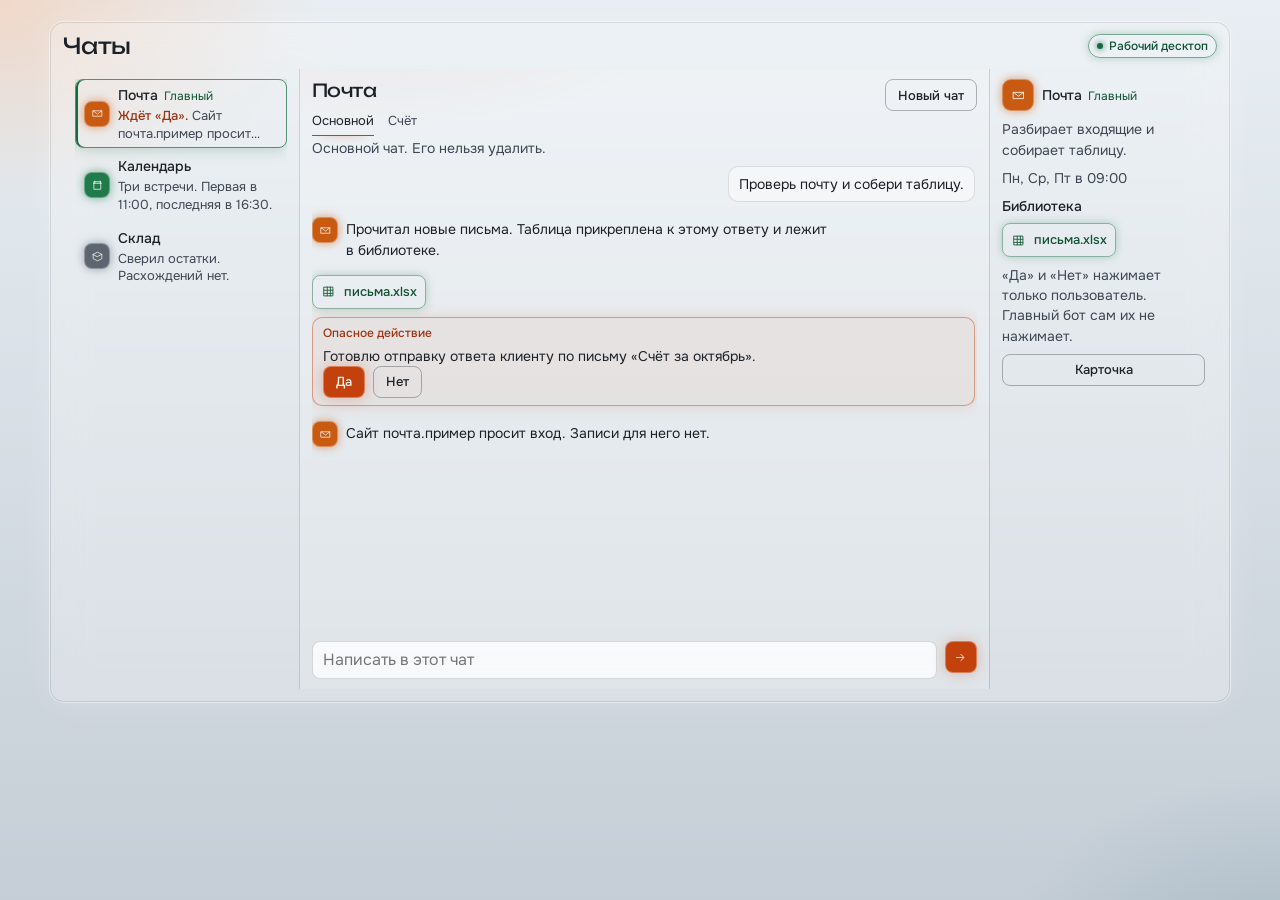
==== web/index.html @ f1ec3ae8 "Serve the cabinet screens without the prototype header. Plan: docs/plan.md#checkpoint-1-chunks  GET " ====
<!DOCTYPE html>
<html lang="ru" data-theme="light">
<head>
  <meta charset="utf-8">
  <meta name="viewport" content="width=device-width, initial-scale=1">
  <title>Боты</title>
  <link rel="icon" href="data:image/svg+xml,%3Csvg xmlns='http://www.w3.org/2000/svg' viewBox='0 0 16 16'%3E%3Crect width='16' height='16' rx='4' fill='%23c2410c'/%3E%3C/svg%3E">
  <link rel="preconnect" href="https://fonts.googleapis.com">
  <link rel="preconnect" href="https://fonts.gstatic.com" crossorigin>
  <link href="https://fonts.googleapis.com/css2?family=Onest:wght@300;400;500;600;700&family=Unbounded:wght@400&display=swap" rel="stylesheet">
  <link rel="stylesheet" href="styles.css">
  <script>
    (function () {
      try {
        var stored = localStorage.getItem("nb-theme");
        var query = new URLSearchParams(location.search).get("theme");
        var theme = stored === "dark" || stored === "light" ? stored : query;
        if (theme === "dark" || theme === "light") {
          document.documentElement.dataset.theme = theme;
        }
      } catch (error) {}
      if (!location.hash) location.replace("#chat");
    })();
  </script>
</head>
<body>
  <div class="stage">
    <main id="app" class="window"></main>
  </div>
  <script src="app.js"></script>
</body>
</html>
---- web/styles.css ----
:root {
  color-scheme: light;
  --text: #1c2128;
  --muted: #3e4653;
  --glass: rgba(255, 255, 255, 0.46);
  --glass-strong: rgba(255, 255, 255, 0.76);
  --stroke: rgba(28, 33, 40, 0.16);
  --stroke-strong: rgba(28, 33, 40, 0.32);
  --window: rgba(255, 255, 255, 0.4);
  --input: rgba(255, 255, 255, 0.78);
  --solid: #f4f6f8;
  --line: rgba(255, 255, 255, 0.72);
  --orange: #c2410c;
  --orange-soft: rgba(194, 65, 12, 0.12);
  --on-orange: #fff7f3;
  --green-ink: #0f5130;
  --green-line: #146b3f;
  --green-soft: rgba(20, 107, 63, 0.12);
  --glow-green: rgba(20, 107, 63, 0.28);
  --glow-orange: rgba(194, 65, 12, 0.32);
  --scheme: #171b20;
  --on-scheme: #f4f6f8;
  --on-scheme-dim: #c5ccd4;
  --raised-top: #454c56;
  --raised-mid: #2c333c;
  --raised-bot: #1c2229;
  --shadow: 0 18px 40px rgba(48, 36, 24, 0.16);
  --danger-ink: #9a3412;
  --warn-bg: #fde8dc;
  --ok-bg: #e5f4ec;
  --stage-ink: #1c2128;
}

html[data-theme="dark"] {
  color-scheme: dark;
  --text: #f3f5f6;
  --muted: #c5ccd4;
  --glass: rgba(255, 255, 255, 0.045);
  --glass-strong: rgba(255, 255, 255, 0.08);
  --stroke: rgba(255, 255, 255, 0.14);
  --stroke-strong: rgba(255, 255, 255, 0.3);
  --window: rgba(27, 30, 35, 0.82);
  --input: rgba(255, 255, 255, 0.05);
  --solid: #22262c;
  --line: rgba(255, 255, 255, 0.16);
  --orange: #ff8a45;
  --orange-soft: rgba(255, 138, 69, 0.14);
  --green-ink: #d7f6e4;
  --green-line: #8fd4ad;
  --green-soft: rgba(143, 212, 173, 0.12);
  --glow-green: rgba(143, 212, 173, 0.24);
  --glow-orange: rgba(255, 138, 69, 0.32);
  --shadow: 0 22px 50px rgba(0, 0, 0, 0.4);
  --danger-ink: #ffd2ba;
  --warn-bg: rgba(255, 138, 69, 0.14);
  --ok-bg: rgba(143, 212, 173, 0.12);
  --stage-ink: #f3f5f6;
}

* { box-sizing: border-box; }

html, body { margin: 0; min-height: 100%; }

body {
  font-family: Onest, "Segoe UI", "Liberation Sans", sans-serif;
  font-size: 16px;
  line-height: 1.5;
  color: var(--stage-ink);
  background-color: #cbbbaa;
  background-image:
    radial-gradient(720px 520px at -8% -12%, rgba(255, 220, 186, 0.95), transparent 62%),
    radial-gradient(680px 520px at 112% 108%, rgba(122, 142, 158, 0.92), transparent 58%),
    radial-gradient(420px 280px at 72% 0%, rgba(255, 255, 255, 0.38), transparent 60%),
    linear-gradient(165deg, #e6d3c0 0%, #c5ced6 48%, #95a3b0 100%);
  background-attachment: fixed;
}

html[data-theme="dark"] body {
  background-color: #141618;
  background-image:
    radial-gradient(760px 480px at 108% -12%, rgba(58, 82, 112, 0.55), transparent 62%),
    radial-gradient(520px 380px at -12% 108%, rgba(62, 48, 40, 0.45), transparent 58%),
    linear-gradient(180deg, #1c2026 0%, #121416 100%);
}

button, input, textarea { font: inherit; color: inherit; }

button { cursor: pointer; }

a { color: inherit; }

button:disabled { cursor: not-allowed; }

.sr-only {
  position: absolute;
  width: 1px;
  height: 1px;
  padding: 0;
  margin: -1px;
  overflow: hidden;
  clip: rect(0, 0, 0, 0);
  white-space: nowrap;
  border: 0;
}

.stage {
  width: min(1180px, calc(100% - 32px));
  margin: 0 auto;
  padding: 22px 0 48px;
}

.proto {
  display: flex;
  align-items: center;
  gap: 16px;
  margin-bottom: 16px;
}

.proto-brand {
  flex: 1 1 200px;
  margin: 0;
  min-width: 0;
}

.proto-brand strong { font-weight: 600; }

.proto-brand span {
  display: block;
  margin-top: 2px;
  color: var(--muted);
  font-size: 14px;
  line-height: 1.4;
}

.proto-nav,
.theme-switch {
  display: flex;
  gap: 4px;
  padding: 4px;
  border-radius: 999px;
  background: var(--glass);
  border: 1px solid var(--stroke);
  box-shadow: inset 0 1px 0 var(--line);
  backdrop-filter: blur(16px);
}

.proto-nav { max-width: 100%; overflow-x: auto; }

.proto-nav a,
.theme-switch button {
  text-decoration: none;
  border: 0;
  background: transparent;
  color: var(--text);
  font-weight: 600;
  font-size: 14px;
  min-height: 44px;
  padding: 0 14px;
  border-radius: 999px;
  white-space: nowrap;
}

.proto-nav a[aria-current="page"] {
  color: #f4f6f8;
  background: linear-gradient(180deg, #4a525c, #262b32);
  box-shadow: inset 0 1px 0 rgba(255, 255, 255, 0.28), 0 6px 14px rgba(20, 16, 12, 0.2);
}

.theme-switch { margin-left: auto; }

.theme-switch button { color: var(--muted); }

.theme-switch button[aria-pressed="true"] {
  color: var(--green-ink);
  box-shadow: inset 0 0 0 1px var(--green-line), 0 0 12px var(--glow-green);
}

.window {
  padding: 22px;
  border-radius: 28px;
  background: var(--window);
  border: 1px solid var(--stroke);
  box-shadow:
    0 0 0 1px var(--line),
    0 0 24px rgba(255, 255, 255, 0.2),
    var(--shadow);
  backdrop-filter: blur(18px);
  color: var(--text);
}

html[data-theme="dark"] .window {
  box-shadow:
    0 0 0 1px rgba(255, 255, 255, 0.06),
    0 0 22px rgba(255, 255, 255, 0.04),
    var(--shadow);
}

.topbar {
  display: flex;
  align-items: flex-end;
  justify-content: space-between;
  gap: 16px;
  margin-bottom: 18px;
}

h1, h2, p { margin: 0; }

h1 {
  font-size: 30px;
  line-height: 1.15;
  font-weight: 600;
  letter-spacing: -0.03em;
}

h2 { font-size: 18px; font-weight: 600; letter-spacing: -0.02em; }

.lede, .hint, .meta { color: var(--muted); font-size: 14px; line-height: 1.45; }

.lede { margin-top: 4px; max-width: 62ch; }

.status, .actions, .days, .swatches, .routine-controls {
  display: flex;
  gap: 8px;
  align-items: center;
  flex-wrap: wrap;
}

.swatches { gap: 6px; }

.pill {
  display: inline-flex;
  align-items: center;
  gap: 6px;
  min-height: 32px;
  padding: 4px 10px;
  border-radius: 999px;
  background: var(--glass-strong);
  border: 1px solid var(--stroke);
  font-size: 14px;
  font-weight: 600;
}

.pill.green {
  color: var(--green-ink);
  background: var(--green-soft);
  border-color: transparent;
  box-shadow: inset 0 0 0 1px color-mix(in srgb, var(--green-line) 45%, transparent);
}

.dot {
  width: 8px;
  height: 8px;
  border-radius: 50%;
  background: var(--green-line);
  box-shadow: 0 0 0 4px var(--green-soft);
}

.btn-orange, .btn-green, .btn-quiet {
  min-height: 44px;
  padding: 0 18px;
  border-radius: 999px;
  font-weight: 600;
  text-decoration: none;
  display: inline-flex;
  align-items: center;
  justify-content: center;
  gap: 8px;
  border: 1px solid transparent;
}

.btn-orange {
  color: var(--on-orange);
  background: #c2410c;
  border-color: rgba(255, 255, 255, 0.28);
  box-shadow:
    inset 0 1px 0 rgba(255, 255, 255, 0.48),
    inset 0 -3px 0 rgba(0, 0, 0, 0.2),
    0 8px 16px rgba(160, 48, 8, 0.32);
}

.btn-orange:hover { filter: brightness(1.06); }

.btn-orange:active { filter: brightness(0.96); }

.btn-orange:disabled {
  background: #9a9188;
  color: #1a1614;
  border-color: transparent;
  box-shadow: inset 0 1px 0 rgba(255, 255, 255, 0.28);
  filter: none;
}

.btn-green {
  color: var(--green-ink);
  background: var(--green-soft);
  border-color: color-mix(in srgb, var(--green-line) 55%, transparent);
  box-shadow: 0 0 14px var(--glow-green);
}

.btn-green:disabled {
  opacity: 0.55;
}

.btn-quiet {
  color: var(--text);
  background: var(--glass-strong);
  border-color: var(--stroke-strong);
  box-shadow: inset 0 1px 0 var(--line);
}

.icon-btn {
  width: 44px;
  height: 44px;
  padding: 0;
  border-radius: 14px;
  flex: 0 0 auto;
}

svg.icon, .avatar svg, .shield svg, .file svg, .lock svg {
  width: 22px;
  height: 22px;
  flex: 0 0 auto;
  fill: none;
  stroke: currentColor;
  stroke-width: 1.6;
  stroke-linejoin: round;
  stroke-linecap: round;
}

.sheet {
  background: var(--glass-strong);
  border: 1px solid var(--stroke);
  box-shadow: inset 0 1px 0 var(--line), 0 10px 24px rgba(40, 32, 24, 0.06);
  backdrop-filter: blur(16px);
}

.raised {
  color: var(--on-scheme);
  background: linear-gradient(180deg, var(--raised-top) 0%, var(--raised-mid) 46%, var(--raised-bot) 100%);
  border: 1px solid rgba(255, 255, 255, 0.18);
  box-shadow:
    inset 0 1px 0 rgba(255, 255, 255, 0.32),
    inset 0 -12px 18px rgba(0, 0, 0, 0.22),
    0 16px 30px rgba(20, 16, 12, 0.22);
}

.raised .hint,
.raised .lede,
.raised .meta,
.raised legend { color: var(--on-scheme-dim); }

.raised .btn-quiet {
  background: rgba(0, 0, 0, 0.28);
  color: var(--on-scheme);
  border-color: rgba(255, 255, 255, 0.18);
  box-shadow: inset 0 1px 0 rgba(255, 255, 255, 0.12);
}

.raised .pill.green {
  color: #e7fff2;
  background: rgba(20, 107, 63, 0.55);
}

.tariff-grid {
  display: grid;
  grid-template-columns: 1fr 1fr;
  gap: 14px;
}

.tariff {
  text-align: left;
  padding: 18px;
  border-radius: 22px;
  min-height: 240px;
  display: flex;
  flex-direction: column;
  gap: 12px;
  color: inherit;
}

.tariff strong { font-size: 22px; letter-spacing: -0.02em; }

.tariff span { line-height: 1.45; }

.price { margin-top: auto; font-size: 14px; color: var(--muted); }

.tariff.is-on .price,
.tariff.is-on span { color: var(--on-scheme-dim); }

.radio {
  width: 22px;
  height: 22px;
  border-radius: 50%;
  border: 1.5px solid var(--stroke-strong);
  box-shadow: inset 0 0 0 4px transparent;
}

.tariff.is-on .radio {
  border-color: #ffb088;
  background: #c2410c;
  box-shadow: inset 0 0 0 4px #2a140c;
}

.pay-row {
  margin-top: 18px;
  display: flex;
  flex-direction: column;
  align-items: flex-start;
  gap: 8px;
}

.pay-row .btn-orange { min-width: 220px; min-height: 52px; font-size: 16px; }

.bot-grid {
  display: grid;
  grid-template-columns: repeat(3, minmax(0, 1fr));
  gap: 12px;
}

.bot-card {
  text-align: left;
  padding: 16px;
  border-radius: 22px;
  display: flex;
  gap: 12px;
  color: inherit;
  min-height: 132px;
}

.bot-card strong {
  display: block;
  font-size: 16px;
  overflow-wrap: anywhere;
}

.bot-card small {
  display: -webkit-box;
  margin-top: 4px;
  color: var(--muted);
  line-height: 1.4;
  -webkit-line-clamp: 3;
  -webkit-box-orient: vertical;
  overflow: hidden;
}

.avatar {
  --av: #c2410c;
  width: 48px;
  height: 48px;
  flex: 0 0 auto;
  border-radius: 16px;
  display: grid;
  place-items: center;
  color: #fff8f4;
  background: var(--av);
  box-shadow:
    inset 0 1px 0 rgba(255, 255, 255, 0.45),
    inset 0 -6px 8px rgba(0, 0, 0, 0.25),
    0 8px 14px rgba(0, 0, 0, 0.22);
}

.avatar.lg { width: 72px; height: 72px; border-radius: 22px; }

.avatar.lg svg { width: 30px; height: 30px; }

.avatar.sm { width: 28px; height: 28px; border-radius: 9px; }

.avatar.sm svg { width: 15px; height: 15px; }

.panel { padding: 16px; margin-top: 14px; border-radius: 22px; }

.fields { display: grid; gap: 12px; margin-top: 12px; }

label.field, .field {
  display: grid;
  gap: 6px;
  font-size: 14px;
  font-weight: 600;
  color: var(--muted);
}

input[type="text"], input[type="password"], input[type="time"], textarea {
  width: 100%;
  border-radius: 12px;
  border: 1px solid var(--stroke);
  background: var(--input);
  padding: 12px 14px;
  min-height: 44px;
  outline: none;
}

textarea { resize: vertical; min-height: 88px; line-height: 1.5; }

#scenario { min-height: 180px; }

input:focus, textarea:focus, input:focus-visible, textarea:focus-visible {
  border-color: #c2410c;
  box-shadow: 0 0 0 1px #c2410c;
}

fieldset {
  border: 0;
  margin: 0;
  padding: 0;
  min-inline-size: 0;
}

legend {
  padding: 0;
  margin-bottom: 8px;
  font-size: 14px;
  font-weight: 600;
  color: var(--muted);
}

.swatch, .icon-pick, .day {
  border: 1px solid var(--stroke);
  background: var(--glass);
}

.swatch {
  width: 40px;
  height: 40px;
  padding: 0;
  border-radius: 50%;
  box-shadow: inset 0 1px 0 rgba(255, 255, 255, 0.45), 0 4px 8px rgba(30, 24, 18, 0.16);
}

.swatch.is-on {
  outline: 2px solid #c2410c;
  outline-offset: 3px;
}

.icon-pick, .day {
  min-width: 44px;
  min-height: 44px;
  padding: 0 10px;
  border-radius: 12px;
  font-weight: 600;
  color: var(--muted);
}

.icon-pick { display: grid; place-items: center; }

.icon-pick svg { width: 18px; height: 18px; }

.day.is-on, .icon-pick.is-on {
  color: var(--green-ink);
  background: var(--green-soft);
  border-color: var(--green-line);
  box-shadow: 0 0 12px var(--glow-green);
}

.raised .icon-pick, .raised .day {
  background: rgba(0, 0, 0, 0.22);
  color: var(--on-scheme-dim);
  border-color: rgba(255, 255, 255, 0.14);
}

.identity {
  display: grid;
  grid-template-columns: auto minmax(0, 1fr) auto;
  gap: 16px;
  align-items: start;
  padding: 16px;
  border-radius: 22px;
  margin-bottom: 14px;
}

.identity-main { display: grid; gap: 6px; min-width: 0; }

.ink-label {
  font-size: 14px;
  font-weight: 600;
  color: var(--on-scheme-dim);
}

.name-input, .desc-input {
  width: 100%;
  border: 0;
  background: transparent;
  padding: 0 0 4px;
  border-radius: 0;
  box-shadow: none;
  min-height: 0;
}

.name-input {
  font-size: 28px;
  font-weight: 600;
  letter-spacing: -0.03em;
  color: var(--on-scheme);
}

.desc-input {
  color: var(--on-scheme-dim);
  min-height: 48px;
}

.name-input:focus, .desc-input:focus,
.name-input:focus-visible, .desc-input:focus-visible {
  border: 0;
  border-bottom: 1px solid #ffb088;
  box-shadow: none;
}

.scheme-stage {
  display: grid;
  grid-template-columns: minmax(0, 1fr) 300px;
  gap: 14px;
  align-items: stretch;
}

.flow-canvas {
  position: relative;
  height: var(--flow-h, 420px);
  border-radius: 22px;
  overflow: hidden;
  background-color: var(--scheme);
  background-image:
    radial-gradient(420px 220px at 28% 42%, rgba(255, 138, 69, 0.09), transparent 70%),
    radial-gradient(rgba(255, 255, 255, 0.16) 1px, transparent 1.2px);
  background-size: auto, 18px 18px;
  border: 1px solid rgba(255, 255, 255, 0.14);
  box-shadow:
    0 0 0 1px rgba(16, 18, 22, 0.45),
    inset 0 0 80px rgba(0, 0, 0, 0.35);
}

.flow-links {
  position: absolute;
  inset: 0;
  width: 100%;
  height: 100%;
  overflow: visible;
}

.flow-links path.glow {
  fill: none;
  stroke: rgba(183, 235, 201, 0.28);
  stroke-width: 6;
  stroke-linecap: round;
}

.flow-links path.core {
  fill: none;
  stroke: #d7f6e4;
  stroke-width: 1.35;
  stroke-linecap: round;
}

.flow-links path.glow.to-gate { stroke: rgba(255, 176, 122, 0.38); }

.flow-links path.core.to-gate { stroke: #ffc7a3; }

.flow-node {
  position: absolute;
  left: var(--x);
  top: var(--y);
  transform: translate(-50%, -50%);
  width: 188px;
  min-height: 52px;
  padding: 8px 12px;
  border-radius: 16px;
  text-align: left;
  color: var(--on-scheme);
  background: linear-gradient(180deg, rgba(62, 68, 76, 0.98), rgba(32, 36, 42, 0.98));
  border: 1px solid rgba(255, 255, 255, 0.16);
  box-shadow: inset 0 1px 0 rgba(255, 255, 255, 0.16), 0 8px 16px rgba(0, 0, 0, 0.25);
}

.flow-node b {
  display: -webkit-box;
  font-size: 14px;
  font-weight: 600;
  line-height: 1.35;
  -webkit-line-clamp: 2;
  -webkit-box-orient: vertical;
  overflow: hidden;
}

.flow-node.start, .flow-node.end { box-shadow: inset 3px 0 0 #8fd4ad, inset 0 1px 0 rgba(255, 255, 255, 0.16), 0 8px 16px rgba(0, 0, 0, 0.25); }

.flow-node.gate { box-shadow: inset 3px 0 0 #ff8a45, inset 0 1px 0 rgba(255, 255, 255, 0.16), 0 8px 16px rgba(0, 0, 0, 0.25); }

.flow-node.is-on {
  border-color: rgba(255, 176, 122, 0.9);
  box-shadow:
    0 0 0 1px rgba(255, 138, 69, 0.7),
    0 0 18px rgba(255, 138, 69, 0.35),
    inset 0 1px 0 rgba(255, 255, 255, 0.24);
  z-index: 1;
}

.detail {
  border-radius: 22px;
  padding: 18px 16px;
  display: flex;
  flex-direction: column;
  gap: 10px;
  min-height: 100%;
}

.detail .kind { font-size: 14px; font-weight: 600; color: var(--on-scheme-dim); }

.detail h2 { font-size: 22px; line-height: 1.25; overflow-wrap: anywhere; }

.editor, .routine {
  margin-top: 14px;
  border-radius: 22px;
  padding: 16px;
}

.section-label {
  display: flex;
  justify-content: space-between;
  gap: 8px;
  align-items: baseline;
  margin-bottom: 10px;
}

.routine {
  display: grid;
  grid-template-columns: minmax(180px, 260px) minmax(0, 1fr);
  gap: 12px 18px;
  align-items: center;
}

.routine h2 { margin-bottom: 4px; }

.routine-controls { justify-content: flex-end; }

#routine-time { width: 132px; }

.warn, .notice, .flash {
  border-radius: 14px;
  padding: 10px 12px;
  font-size: 14px;
  font-weight: 600;
  line-height: 1.45;
}

.warn {
  margin-top: 10px;
  color: var(--text);
  background: var(--warn-bg);
  border: 1px solid color-mix(in srgb, var(--orange) 45%, transparent);
}

.notice, .flash {
  color: var(--green-ink);
  background: var(--ok-bg);
  border: 1px solid color-mix(in srgb, var(--green-line) 40%, transparent);
}

.notice { margin-bottom: 12px; }

.dirty { color: var(--danger-ink); font-size: 14px; font-weight: 600; }

.chat {
  display: grid;
  grid-template-columns: 240px minmax(0, 1fr) 260px;
  min-height: 640px;
  border-radius: 22px;
  overflow: hidden;
  border: 1px solid var(--stroke);
  background: var(--glass);
  box-shadow: inset 0 1px 0 var(--line);
}

html[data-theme="dark"] .chat {
  background: #1b1e23;
  border-color: rgba(255, 255, 255, 0.1);
  box-shadow: 0 0 0 1px rgba(255, 255, 255, 0.04), 0 0 20px rgba(255, 255, 255, 0.03);
}

.zone {
  min-width: 0;
  display: flex;
  flex-direction: column;
  gap: 10px;
  padding: 14px;
}

.zone + .zone { border-left: 1px solid var(--stroke); }

html[data-theme="dark"] .zone + .zone { border-left-color: rgba(255, 255, 255, 0.08); }

html[data-theme="dark"] .thread { background: #15181c; }

.chat-item {
  width: 100%;
  text-align: left;
  border-radius: 14px;
  border: 1px solid transparent;
  background: transparent;
  padding: 10px;
  min-height: 44px;
  color: inherit;
}

.chat-item b, .chat-item span { display: block; }

.chat-item span {
  margin-top: 2px;
  color: var(--muted);
  font-size: 14px;
  white-space: nowrap;
  overflow: hidden;
  text-overflow: ellipsis;
}

.chat-item.is-on {
  background: var(--glass-strong);
  border-color: var(--stroke-strong);
  box-shadow: inset 0 1px 0 var(--line);
}

html[data-theme="dark"] .chat-item.is-on {
  background: #2a3038;
  border-color: rgba(255, 255, 255, 0.14);
}

.thread-head {
  display: flex;
  justify-content: space-between;
  gap: 8px;
  align-items: flex-start;
}

.messages {
  flex: 1;
  overflow: auto;
  display: flex;
  flex-direction: column;
  gap: 10px;
  min-height: 280px;
  max-height: 460px;
  padding-right: 2px;
}

.bubble {
  border-radius: 16px;
  padding: 10px 12px;
  max-width: min(92%, 520px);
  line-height: 1.45;
}

.bubble p { overflow-wrap: anywhere; }

.bubble.user {
  align-self: flex-end;
  background: var(--glass-strong);
  border: 1px solid var(--stroke);
}

html[data-theme="dark"] .bubble.user {
  background: #2a3038;
  border-color: rgba(255, 255, 255, 0.1);
}

.bubble.bot {
  align-self: flex-start;
  display: flex;
  gap: 8px;
  padding-left: 0;
  padding-right: 0;
  background: transparent;
}

.bubble.bot p { padding-top: 2px; }

.bubble.gate {
  align-self: stretch;
  max-width: none;
  background: var(--orange-soft);
  border: 1px solid color-mix(in srgb, var(--orange) 55%, transparent);
  box-shadow: 0 0 16px var(--glow-orange);
}

.tag { display: block; margin-bottom: 4px; font-size: 14px; font-weight: 600; color: var(--danger-ink); }

.file {
  display: inline-flex;
  align-items: center;
  gap: 8px;
  width: fit-content;
  padding: 10px 12px;
  border-radius: 14px;
  border: 1px solid color-mix(in srgb, var(--green-line) 45%, transparent);
  background: var(--green-soft);
  color: var(--green-ink);
  font-weight: 600;
}

.composer { display: flex; gap: 8px; margin-top: auto; }

.composer input { flex: 1; }

.side-block { display: grid; gap: 8px; }

.side-block strong { font-size: 18px; overflow-wrap: anywhere; }

.library { display: grid; gap: 8px; }

.vault-screen {
  min-height: 620px;
  display: grid;
  place-items: center;
}

.vault {
  width: min(460px, 100%);
  padding: 22px;
  border-radius: 24px;
  display: grid;
  gap: 12px;
}

.shield {
  width: 48px;
  height: 48px;
  border-radius: 16px;
  display: grid;
  place-items: center;
  color: #f3fff8;
  background: linear-gradient(180deg, #2f9a62, #146b3f 58%, #0e4e2e);
  box-shadow: inset 0 1px 0 rgba(255, 255, 255, 0.4), 0 8px 16px rgba(0, 0, 0, 0.28);
}

.raised input[type="text"],
.raised input[type="password"],
.raised input[type="time"],
.raised textarea {
  background: rgba(0, 0, 0, 0.32);
  color: var(--on-scheme);
  border-color: rgba(255, 255, 255, 0.16);
}

.identity.raised input.name-input[type="text"],
.identity.raised textarea.desc-input {
  background: transparent;
  border: 0;
  border-bottom: 1px solid rgba(255, 255, 255, 0.22);
  border-radius: 0;
  box-shadow: none;
  min-height: 0;
  padding: 0 0 4px;
}

.identity.raised textarea.desc-input {
  color: var(--on-scheme-dim);
  min-height: 52px;
}

.identity.raised input.name-input[type="text"]:focus,
.identity.raised textarea.desc-input:focus,
.identity.raised input.name-input[type="text"]:focus-visible,
.identity.raised textarea.desc-input:focus-visible {
  background: transparent;
  border: 0;
  border-bottom: 1px solid #ffb088;
  box-shadow: none;
}

.raised .btn-orange:disabled {
  background: #3a4048;
  color: #c5ccd4;
  border-color: rgba(255, 255, 255, 0.08);
  box-shadow: inset 0 1px 0 rgba(255, 255, 255, 0.08);
}

.raised .field { color: var(--on-scheme-dim); }

.lock { display: flex; align-items: center; gap: 8px; color: var(--on-scheme); }

.lock input { flex: 1; }

.switch {
  position: relative;
  display: inline-flex;
  align-items: center;
  gap: 10px;
  min-height: 44px;
  font-weight: 600;
}

.switch input {
  position: absolute;
  opacity: 0;
  width: 44px;
  height: 26px;
  margin: 0;
}

.switch-ui {
  width: 44px;
  height: 26px;
  border-radius: 999px;
  background: rgba(255, 255, 255, 0.14);
  border: 1px solid rgba(255, 255, 255, 0.24);
  position: relative;
  flex: 0 0 auto;
}

.switch-ui::after {
  content: "";
  width: 20px;
  height: 20px;
  border-radius: 50%;
  background: #f4f6f8;
  position: absolute;
  top: 2px;
  left: 2px;
  box-shadow: 0 1px 2px rgba(0, 0, 0, 0.3);
}

.switch input:checked + .switch-ui {
  background: #146b3f;
  border-color: #b7ebc9;
}

.switch input:checked + .switch-ui::after { left: 20px; }

.switch input:focus-visible { outline: none; }

.switch input:focus-visible + .switch-ui {
  outline: 2px solid #ffb088;
  outline-offset: 3px;
}

.empty { color: var(--muted); }

:focus-visible {
  outline: 2px solid #c2410c;
  outline-offset: 3px;
}

.btn-orange:focus-visible { outline-color: #fff4ec; }

@media (prefers-reduced-motion: no-preference) {
  .window { animation: settle 320ms cubic-bezier(0.2, 0.7, 0.2, 1); }

  .btn-orange, .btn-green, .btn-quiet, .bot-card, .tariff, .flow-node, .chat-item, .switch-ui::after {
    transition: border-color 160ms ease, box-shadow 160ms ease, background-color 160ms ease, filter 160ms ease, left 140ms ease;
  }
}

@keyframes settle {
  from { opacity: 0; transform: translateY(8px); }
  to { opacity: 1; transform: none; }
}

@media (prefers-reduced-motion: reduce) {
  .window { animation: none; }
  .switch-ui::after { transition: none; }
}

@media (prefers-reduced-transparency: reduce) {
  .window, .sheet, .proto-nav, .theme-switch, .chat {
    backdrop-filter: none;
    background: var(--solid);
  }
}

@media (max-width: 980px) {
  .proto, .topbar, .identity, .routine { display: flex; flex-direction: column; align-items: stretch; }
  .theme-switch { margin-left: 0; }
  .tariff-grid, .bot-grid, .scheme-stage, .chat { grid-template-columns: 1fr; }
  .routine-controls { justify-content: flex-start; }
  .zone + .zone { border-left: 0; border-top: 1px solid var(--stroke); }
  .flow-links { display: none; }
  .flow-canvas {
    height: auto;
    display: flex;
    flex-direction: column;
    gap: 8px;
    padding: 12px;
    overflow: visible;
  }
  .flow-node {
    position: relative;
    left: auto;
    top: auto;
    transform: none;
    width: 100%;
  }
  .window { padding: 16px; }
  .messages { max-height: none; }
}

@media (max-width: 720px) {
  .stage { width: min(1180px, calc(100% - 20px)); }
  h1 { font-size: 26px; }
  .proto-nav a, .theme-switch button { padding: 0 12px; }
}

/* Главный экран: тонкое стекло, без выпуклости. Остальные экраны не затронуты. */

body:has(.home) {
  background-color: #c9d2db;
  background-image:
    radial-gradient(520px 320px at 0% 0%, rgba(255, 176, 122, 0.35), transparent 62%),
    radial-gradient(480px 360px at 100% 110%, rgba(90, 130, 150, 0.28), transparent 60%),
    linear-gradient(180deg, #e8eef3 0%, #c5ced6 100%);
}

html[data-theme="dark"] body:has(.home) {
  background-color: #101214;
  background-image:
    radial-gradient(560px 320px at 100% -10%, rgba(255, 138, 69, 0.14), transparent 58%),
    radial-gradient(420px 280px at 0% 110%, rgba(143, 212, 173, 0.08), transparent 55%),
    linear-gradient(180deg, #1a1f26 0%, #101214 100%);
}

.home {
  padding: 10px 12px 12px;
  border-radius: 14px;
  font-weight: 400;
  background: rgba(255, 255, 255, 0.26);
  border: 1px solid rgba(28, 33, 40, 0.12);
  box-shadow: 0 0 0 1px rgba(255, 255, 255, 0.45), 0 0 36px rgba(255, 255, 255, 0.18);
}

html[data-theme="dark"] .home {
  background: rgba(16, 18, 22, 0.52);
  border-color: rgba(255, 255, 255, 0.12);
  box-shadow: 0 0 0 1px rgba(255, 255, 255, 0.05), 0 0 40px rgba(255, 138, 69, 0.07);
}

.home h1,
.home .thread-title {
  font-family: Unbounded, Onest, sans-serif;
  font-weight: 400;
  letter-spacing: -0.03em;
}

.home h1 {
  font-size: 22px;
  line-height: 1.2;
}

.home h2 {
  font-family: Onest, "Segoe UI", sans-serif;
  font-size: 14px;
  font-weight: 500;
  letter-spacing: 0;
}

.home .thread-title {
  font-size: 18px;
  line-height: 1.25;
}

.home .topbar {
  align-items: center;
  margin-bottom: 10px;
}

.home .pill {
  min-height: 24px;
  padding: 0 8px;
  border-radius: 999px;
  background: transparent;
  font-size: 12px;
  font-weight: 500;
  box-shadow: none;
}

.home .pill.green {
  background: transparent;
  border-color: color-mix(in srgb, var(--green-line) 55%, transparent);
  box-shadow: 0 0 10px var(--glow-green);
}

.home .dot {
  width: 6px;
  height: 6px;
  box-shadow: 0 0 6px var(--green-line);
}

.home .inbox {
  display: grid;
  grid-template-columns: 236px minmax(0, 1fr) 228px;
  height: min(620px, calc(100vh - 140px));
  min-height: 440px;
  border-radius: 10px;
  overflow: hidden;
  border: 0;
  background: transparent;
  box-shadow: none;
}

.home .zone {
  gap: 8px;
  padding: 10px 12px;
}

.home .roster,
.home .side {
  background: transparent;
}

html[data-theme="dark"] .home .roster,
html[data-theme="dark"] .home .side {
  background: transparent;
}

.home .thread {
  background-color: rgba(255, 255, 255, 0.14);
  background-image:
    radial-gradient(420px 180px at 12% -10%, rgba(194, 65, 12, 0.07), transparent 70%),
    radial-gradient(rgba(28, 33, 40, 0.16) 0.55px, transparent 0.7px);
  background-size: auto, 16px 16px;
}

html[data-theme="dark"] .home .thread {
  background-color: rgba(0, 0, 0, 0.22);
  background-image:
    radial-gradient(420px 180px at 12% -10%, rgba(255, 138, 69, 0.1), transparent 68%),
    radial-gradient(rgba(255, 255, 255, 0.16) 0.55px, transparent 0.7px);
  background-size: auto, 16px 16px;
}

.home .roster-list {
  display: grid;
  align-content: start;
  gap: 2px;
  min-height: 0;
  overflow: auto;
}

.home .roster-item {
  display: grid;
  grid-template-columns: 26px minmax(0, 1fr);
  gap: 8px;
  align-items: center;
  width: 100%;
  min-height: 40px;
  padding: 5px 8px;
  border-radius: 8px;
  border: 1px solid transparent;
  background: transparent;
  text-align: left;
  color: inherit;
  box-shadow: none;
}

.home .roster-item:hover {
  border-color: var(--stroke);
}

.home .roster-item.is-on {
  border-color: color-mix(in srgb, var(--green-line) 70%, transparent);
  background: transparent;
  box-shadow: inset 2px 0 0 var(--green-line), 0 0 16px var(--glow-green);
}

html[data-theme="dark"] .home .roster-item.is-on {
  border-color: rgba(143, 212, 173, 0.55);
  background: transparent;
}

.home .roster-copy { min-width: 0; }

.home .roster-name {
  display: flex;
  align-items: baseline;
  gap: 6px;
  min-width: 0;
  font-size: 14px;
  font-weight: 500;
}

.home .chief {
  font-style: normal;
  font-weight: 400;
  font-size: 12px;
  color: var(--green-ink);
}

.home .roster-preview {
  display: -webkit-box;
  margin-top: 1px;
  color: var(--muted);
  font-size: 13px;
  font-weight: 400;
  line-height: 1.35;
  white-space: normal;
  overflow: hidden;
  -webkit-line-clamp: 2;
  -webkit-box-orient: vertical;
}

.home .wait {
  font-style: normal;
  font-weight: 500;
  color: var(--danger-ink);
}

.home .thread-titles {
  min-width: 0;
  display: grid;
  gap: 2px;
}

.home .thread-head { gap: 8px; }

.home .thread-tools {
  display: flex;
  flex-wrap: wrap;
  justify-content: flex-end;
  gap: 6px;
}

.home .chat-tabs {
  display: flex;
  flex-wrap: wrap;
  gap: 2px 14px;
  margin-top: 4px;
}

.home .chat-tab {
  min-height: 28px;
  padding: 0 0 2px;
  border: 0;
  border-bottom: 1px solid transparent;
  border-radius: 0;
  background: transparent;
  color: var(--muted);
  font-weight: 400;
  font-size: 13px;
}

.home .chat-tab.is-on {
  color: var(--text);
  border-bottom-color: var(--orange);
  box-shadow: 0 8px 12px -10px var(--glow-orange);
}

.home .messages {
  min-height: 0;
  max-height: none;
  gap: 8px;
}

.home .bubble {
  border-radius: 10px;
  padding: 7px 10px;
  font-size: 14px;
  font-weight: 400;
  box-shadow: none;
}

.home .bubble.user {
  background: rgba(255, 255, 255, 0.42);
  border: 1px solid rgba(28, 33, 40, 0.12);
}

html[data-theme="dark"] .home .bubble.user {
  background: rgba(255, 255, 255, 0.04);
  border-color: rgba(255, 255, 255, 0.12);
}

.home .bubble.bot {
  padding-left: 0;
  padding-right: 0;
}

.home .bubble.gate {
  background: rgba(194, 65, 12, 0.06);
  border: 1px solid rgba(194, 65, 12, 0.45);
  box-shadow: 0 0 16px rgba(194, 65, 12, 0.16);
}

html[data-theme="dark"] .home .bubble.gate {
  background: rgba(255, 138, 69, 0.08);
  border-color: rgba(255, 138, 69, 0.5);
}

.home .tag {
  font-size: 12px;
  font-weight: 500;
}

.home .side-id {
  display: grid;
  grid-template-columns: 32px minmax(0, 1fr);
  gap: 8px;
  align-items: center;
}

.home .side-name {
  display: flex;
  flex-wrap: wrap;
  align-items: baseline;
  gap: 6px;
  min-width: 0;
}

.home .side-id strong {
  font-size: 14px;
  font-weight: 500;
}

.home .side .btn-quiet { width: 100%; }

.home .library { gap: 6px; }

.home .file {
  padding: 6px 8px;
  border-radius: 8px;
  font-size: 13px;
  font-weight: 500;
  background: transparent;
  box-shadow: 0 0 10px var(--glow-green);
}

.home .btn-orange,
.home .btn-green,
.home .btn-quiet {
  min-height: 32px;
  padding: 0 12px;
  border-radius: 8px;
  font-size: 13px;
  font-weight: 500;
  white-space: nowrap;
  box-shadow: none;
}

.home .btn-orange {
  color: var(--on-orange);
  background: #c2410c;
  border: 1px solid rgba(255, 220, 200, 0.4);
  box-shadow: 0 0 14px rgba(194, 65, 12, 0.28);
}

.home .btn-orange:hover { filter: none; box-shadow: 0 0 18px var(--glow-orange); }

.home .btn-orange:active {
  filter: none;
  background: #9a3412;
}

.home .btn-orange:disabled {
  background: transparent;
  color: var(--muted);
  border-color: var(--stroke);
  box-shadow: none;
}

.home .btn-green {
  background: transparent;
  border-color: color-mix(in srgb, var(--green-line) 65%, transparent);
  box-shadow: 0 0 10px var(--glow-green);
}

.home .btn-quiet {
  background: transparent;
  border-color: var(--stroke-strong);
  box-shadow: none;
}

.home .btn-quiet:hover { border-color: var(--text); }

.home .icon-btn {
  width: 32px;
  height: 32px;
  padding: 0;
  border-radius: 8px;
}

.home input[type="text"] {
  min-height: 32px;
  padding: 6px 10px;
  border-radius: 8px;
  font-weight: 400;
  background: var(--input);
}

.home input[type="text"]:focus,
.home input[type="text"]:focus-visible {
  border-color: #c2410c;
  box-shadow: 0 0 0 1px #c2410c, 0 0 12px var(--glow-orange);
}

.home .avatar {
  width: 32px;
  height: 32px;
  border-radius: 9px;
  border: 1px solid rgba(255, 255, 255, 0.32);
  background: var(--av);
  box-shadow: 0 0 10px color-mix(in srgb, var(--av) 55%, transparent);
}

.home .avatar.sm {
  width: 26px;
  height: 26px;
  border-radius: 8px;
}

.home svg.icon,
.home .avatar svg,
.home .file svg {
  width: 15px;
  height: 15px;
  stroke-width: 1.35;
}

.home .avatar.sm svg {
  width: 13px;
  height: 13px;
}

.home .roster-item:focus-visible,
.home .chat-tab:focus-visible,
.home .btn-orange:focus-visible,
.home .btn-green:focus-visible,
.home .btn-quiet:focus-visible,
.home input:focus-visible {
  outline-offset: -2px;
}

@media (prefers-reduced-motion: no-preference) {
  .home .roster-item,
  .home .chat-tab,
  .home .btn-orange,
  .home .btn-green,
  .home .btn-quiet {
    transition: border-color 160ms ease, box-shadow 160ms ease, color 160ms ease;
  }
}

@media (prefers-reduced-motion: reduce) {
  .home .roster-item,
  .home .chat-tab,
  .home .btn-orange,
  .home .btn-green,
  .home .btn-quiet { transition: none; }
}

@media (prefers-reduced-transparency: reduce) {
  .home,
  .home .roster,
  .home .side,
  .home .thread {
    backdrop-filter: none;
    background-image: none;
  }

  .home,
  .home .roster,
  .home .side { background: var(--solid); }

  .home .thread { background: var(--input); }

  html[data-theme="dark"] .home .thread { background: #15181c; }
}

@media (max-width: 980px) {
  .home .topbar {
    flex-direction: row;
    flex-wrap: wrap;
    align-items: center;
    justify-content: space-between;
  }

  .home .inbox {
    grid-template-columns: 1fr;
    height: auto;
    min-height: 0;
  }

  .home .roster-list { max-height: 220px; }

  .home .thread-tools { justify-content: flex-start; }

  .home h1 {
    font-size: 20px;
    text-align: left;
  }
}
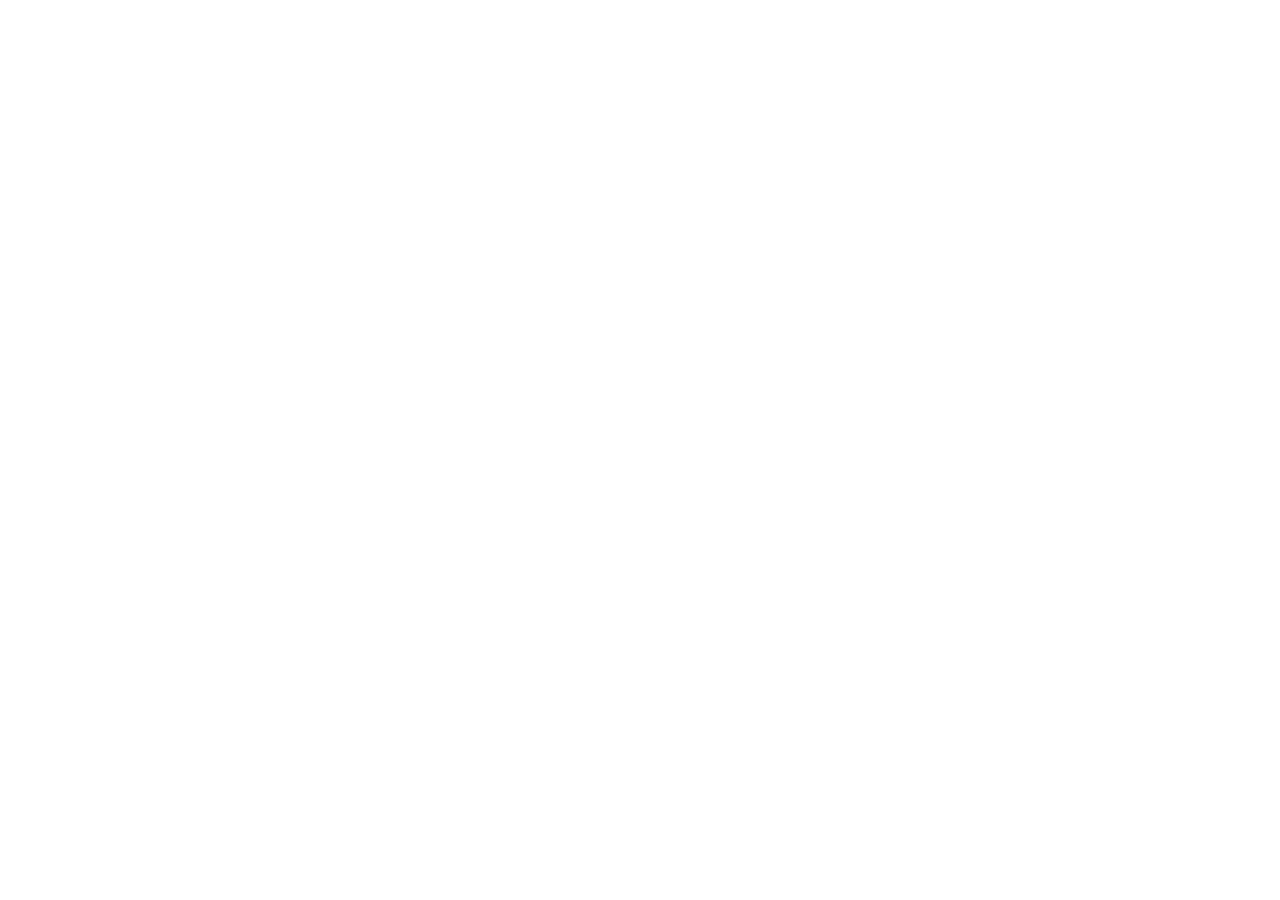
==== commit f2fca960: "Connect the cabinet screens to the session and bot API. Plan: docs/plan.md#checkpoint-1-chunks  The " ====
--- a/web/index.html
+++ b/web/index.html
@@ -3,6 +3,7 @@
 <head>
   <meta charset="utf-8">
   <meta name="viewport" content="width=device-width, initial-scale=1">
+  <base href="/">
   <title>Боты</title>
   <link rel="icon" href="data:image/svg+xml,%3Csvg xmlns='http://www.w3.org/2000/svg' viewBox='0 0 16 16'%3E%3Crect width='16' height='16' rx='4' fill='%23c2410c'/%3E%3C/svg%3E">
   <link rel="preconnect" href="https://fonts.googleapis.com">
@@ -19,7 +20,6 @@
           document.documentElement.dataset.theme = theme;
         }
       } catch (error) {}
-      if (!location.hash) location.replace("#chat");
     })();
   </script>
 </head>
--- a/web/styles.css
+++ b/web/styles.css
@@ -218,7 +218,7 @@
 
 .lede { margin-top: 4px; max-width: 62ch; }
 
-.status, .actions, .days, .swatches, .routine-controls {
+.status, .actions, .swatches {
   display: flex;
   gap: 8px;
   align-items: center;
@@ -226,34 +226,6 @@
 }
 
 .swatches { gap: 6px; }
-
-.pill {
-  display: inline-flex;
-  align-items: center;
-  gap: 6px;
-  min-height: 32px;
-  padding: 4px 10px;
-  border-radius: 999px;
-  background: var(--glass-strong);
-  border: 1px solid var(--stroke);
-  font-size: 14px;
-  font-weight: 600;
-}
-
-.pill.green {
-  color: var(--green-ink);
-  background: var(--green-soft);
-  border-color: transparent;
-  box-shadow: inset 0 0 0 1px color-mix(in srgb, var(--green-line) 45%, transparent);
-}
-
-.dot {
-  width: 8px;
-  height: 8px;
-  border-radius: 50%;
-  background: var(--green-line);
-  box-shadow: 0 0 0 4px var(--green-soft);
-}
 
 .btn-orange, .btn-green, .btn-quiet {
   min-height: 44px;
@@ -316,7 +288,7 @@
   flex: 0 0 auto;
 }
 
-svg.icon, .avatar svg, .shield svg, .file svg, .lock svg {
+svg.icon, .avatar svg {
   width: 22px;
   height: 22px;
   flex: 0 0 auto;
@@ -356,17 +328,6 @@
   box-shadow: inset 0 1px 0 rgba(255, 255, 255, 0.12);
 }
 
-.raised .pill.green {
-  color: #e7fff2;
-  background: rgba(20, 107, 63, 0.55);
-}
-
-.tariff-grid {
-  display: grid;
-  grid-template-columns: 1fr 1fr;
-  gap: 14px;
-}
-
 .tariff {
   text-align: left;
   padding: 18px;
@@ -377,39 +338,6 @@
   gap: 12px;
   color: inherit;
 }
-
-.tariff strong { font-size: 22px; letter-spacing: -0.02em; }
-
-.tariff span { line-height: 1.45; }
-
-.price { margin-top: auto; font-size: 14px; color: var(--muted); }
-
-.tariff.is-on .price,
-.tariff.is-on span { color: var(--on-scheme-dim); }
-
-.radio {
-  width: 22px;
-  height: 22px;
-  border-radius: 50%;
-  border: 1.5px solid var(--stroke-strong);
-  box-shadow: inset 0 0 0 4px transparent;
-}
-
-.tariff.is-on .radio {
-  border-color: #ffb088;
-  background: #c2410c;
-  box-shadow: inset 0 0 0 4px #2a140c;
-}
-
-.pay-row {
-  margin-top: 18px;
-  display: flex;
-  flex-direction: column;
-  align-items: flex-start;
-  gap: 8px;
-}
-
-.pay-row .btn-orange { min-width: 220px; min-height: 52px; font-size: 16px; }
 
 .bot-grid {
   display: grid;
@@ -479,7 +407,7 @@
   color: var(--muted);
 }
 
-input[type="text"], input[type="password"], input[type="time"], textarea {
+input[type="text"], input[type="email"], input[type="password"], input[type="time"], textarea {
   width: 100%;
   border-radius: 12px;
   border: 1px solid var(--stroke);
@@ -513,7 +441,7 @@
   color: var(--muted);
 }
 
-.swatch, .icon-pick, .day {
+.swatch, .icon-pick {
   border: 1px solid var(--stroke);
   background: var(--glass);
 }
@@ -531,7 +459,7 @@
   outline-offset: 3px;
 }
 
-.icon-pick, .day {
+.icon-pick {
   min-width: 44px;
   min-height: 44px;
   padding: 0 10px;
@@ -544,14 +472,14 @@
 
 .icon-pick svg { width: 18px; height: 18px; }
 
-.day.is-on, .icon-pick.is-on {
+.icon-pick.is-on {
   color: var(--green-ink);
   background: var(--green-soft);
   border-color: var(--green-line);
   box-shadow: 0 0 12px var(--glow-green);
 }
 
-.raised .icon-pick, .raised .day {
+.raised .icon-pick {
   background: rgba(0, 0, 0, 0.22);
   color: var(--on-scheme-dim);
   border-color: rgba(255, 255, 255, 0.14);
@@ -559,7 +487,7 @@
 
 .identity {
   display: grid;
-  grid-template-columns: auto minmax(0, 1fr) auto;
+  grid-template-columns: auto minmax(0, 1fr);
   gap: 16px;
   align-items: start;
   padding: 16px;
@@ -604,108 +532,7 @@
   box-shadow: none;
 }
 
-.scheme-stage {
-  display: grid;
-  grid-template-columns: minmax(0, 1fr) 300px;
-  gap: 14px;
-  align-items: stretch;
-}
-
-.flow-canvas {
-  position: relative;
-  height: var(--flow-h, 420px);
-  border-radius: 22px;
-  overflow: hidden;
-  background-color: var(--scheme);
-  background-image:
-    radial-gradient(420px 220px at 28% 42%, rgba(255, 138, 69, 0.09), transparent 70%),
-    radial-gradient(rgba(255, 255, 255, 0.16) 1px, transparent 1.2px);
-  background-size: auto, 18px 18px;
-  border: 1px solid rgba(255, 255, 255, 0.14);
-  box-shadow:
-    0 0 0 1px rgba(16, 18, 22, 0.45),
-    inset 0 0 80px rgba(0, 0, 0, 0.35);
-}
-
-.flow-links {
-  position: absolute;
-  inset: 0;
-  width: 100%;
-  height: 100%;
-  overflow: visible;
-}
-
-.flow-links path.glow {
-  fill: none;
-  stroke: rgba(183, 235, 201, 0.28);
-  stroke-width: 6;
-  stroke-linecap: round;
-}
-
-.flow-links path.core {
-  fill: none;
-  stroke: #d7f6e4;
-  stroke-width: 1.35;
-  stroke-linecap: round;
-}
-
-.flow-links path.glow.to-gate { stroke: rgba(255, 176, 122, 0.38); }
-
-.flow-links path.core.to-gate { stroke: #ffc7a3; }
-
-.flow-node {
-  position: absolute;
-  left: var(--x);
-  top: var(--y);
-  transform: translate(-50%, -50%);
-  width: 188px;
-  min-height: 52px;
-  padding: 8px 12px;
-  border-radius: 16px;
-  text-align: left;
-  color: var(--on-scheme);
-  background: linear-gradient(180deg, rgba(62, 68, 76, 0.98), rgba(32, 36, 42, 0.98));
-  border: 1px solid rgba(255, 255, 255, 0.16);
-  box-shadow: inset 0 1px 0 rgba(255, 255, 255, 0.16), 0 8px 16px rgba(0, 0, 0, 0.25);
-}
-
-.flow-node b {
-  display: -webkit-box;
-  font-size: 14px;
-  font-weight: 600;
-  line-height: 1.35;
-  -webkit-line-clamp: 2;
-  -webkit-box-orient: vertical;
-  overflow: hidden;
-}
-
-.flow-node.start, .flow-node.end { box-shadow: inset 3px 0 0 #8fd4ad, inset 0 1px 0 rgba(255, 255, 255, 0.16), 0 8px 16px rgba(0, 0, 0, 0.25); }
-
-.flow-node.gate { box-shadow: inset 3px 0 0 #ff8a45, inset 0 1px 0 rgba(255, 255, 255, 0.16), 0 8px 16px rgba(0, 0, 0, 0.25); }
-
-.flow-node.is-on {
-  border-color: rgba(255, 176, 122, 0.9);
-  box-shadow:
-    0 0 0 1px rgba(255, 138, 69, 0.7),
-    0 0 18px rgba(255, 138, 69, 0.35),
-    inset 0 1px 0 rgba(255, 255, 255, 0.24);
-  z-index: 1;
-}
-
-.detail {
-  border-radius: 22px;
-  padding: 18px 16px;
-  display: flex;
-  flex-direction: column;
-  gap: 10px;
-  min-height: 100%;
-}
-
-.detail .kind { font-size: 14px; font-weight: 600; color: var(--on-scheme-dim); }
-
-.detail h2 { font-size: 22px; line-height: 1.25; overflow-wrap: anywhere; }
-
-.editor, .routine {
+.editor {
   margin-top: 14px;
   border-radius: 22px;
   padding: 16px;
@@ -719,20 +546,7 @@
   margin-bottom: 10px;
 }
 
-.routine {
-  display: grid;
-  grid-template-columns: minmax(180px, 260px) minmax(0, 1fr);
-  gap: 12px 18px;
-  align-items: center;
-}
-
-.routine h2 { margin-bottom: 4px; }
-
-.routine-controls { justify-content: flex-end; }
-
-#routine-time { width: 132px; }
-
-.warn, .notice, .flash {
+.flash {
   border-radius: 14px;
   padding: 10px 12px;
   font-size: 14px;
@@ -740,20 +554,11 @@
   line-height: 1.45;
 }
 
-.warn {
-  margin-top: 10px;
-  color: var(--text);
-  background: var(--warn-bg);
-  border: 1px solid color-mix(in srgb, var(--orange) 45%, transparent);
-}
-
-.notice, .flash {
+.flash {
   color: var(--green-ink);
   background: var(--ok-bg);
   border: 1px solid color-mix(in srgb, var(--green-line) 40%, transparent);
 }
-
-.notice { margin-bottom: 12px; }
 
 .dirty { color: var(--danger-ink); font-size: 14px; font-weight: 600; }
 
@@ -870,38 +675,9 @@
 
 .bubble.bot p { padding-top: 2px; }
 
-.bubble.gate {
-  align-self: stretch;
-  max-width: none;
-  background: var(--orange-soft);
-  border: 1px solid color-mix(in srgb, var(--orange) 55%, transparent);
-  box-shadow: 0 0 16px var(--glow-orange);
-}
-
-.tag { display: block; margin-bottom: 4px; font-size: 14px; font-weight: 600; color: var(--danger-ink); }
-
-.file {
-  display: inline-flex;
-  align-items: center;
-  gap: 8px;
-  width: fit-content;
-  padding: 10px 12px;
-  border-radius: 14px;
-  border: 1px solid color-mix(in srgb, var(--green-line) 45%, transparent);
-  background: var(--green-soft);
-  color: var(--green-ink);
-  font-weight: 600;
-}
-
 .composer { display: flex; gap: 8px; margin-top: auto; }
 
 .composer input { flex: 1; }
-
-.side-block { display: grid; gap: 8px; }
-
-.side-block strong { font-size: 18px; overflow-wrap: anywhere; }
-
-.library { display: grid; gap: 8px; }
 
 .vault-screen {
   min-height: 620px;
@@ -972,63 +748,6 @@
 
 .raised .field { color: var(--on-scheme-dim); }
 
-.lock { display: flex; align-items: center; gap: 8px; color: var(--on-scheme); }
-
-.lock input { flex: 1; }
-
-.switch {
-  position: relative;
-  display: inline-flex;
-  align-items: center;
-  gap: 10px;
-  min-height: 44px;
-  font-weight: 600;
-}
-
-.switch input {
-  position: absolute;
-  opacity: 0;
-  width: 44px;
-  height: 26px;
-  margin: 0;
-}
-
-.switch-ui {
-  width: 44px;
-  height: 26px;
-  border-radius: 999px;
-  background: rgba(255, 255, 255, 0.14);
-  border: 1px solid rgba(255, 255, 255, 0.24);
-  position: relative;
-  flex: 0 0 auto;
-}
-
-.switch-ui::after {
-  content: "";
-  width: 20px;
-  height: 20px;
-  border-radius: 50%;
-  background: #f4f6f8;
-  position: absolute;
-  top: 2px;
-  left: 2px;
-  box-shadow: 0 1px 2px rgba(0, 0, 0, 0.3);
-}
-
-.switch input:checked + .switch-ui {
-  background: #146b3f;
-  border-color: #b7ebc9;
-}
-
-.switch input:checked + .switch-ui::after { left: 20px; }
-
-.switch input:focus-visible { outline: none; }
-
-.switch input:focus-visible + .switch-ui {
-  outline: 2px solid #ffb088;
-  outline-offset: 3px;
-}
-
 .empty { color: var(--muted); }
 
 :focus-visible {
@@ -1041,7 +760,7 @@
 @media (prefers-reduced-motion: no-preference) {
   .window { animation: settle 320ms cubic-bezier(0.2, 0.7, 0.2, 1); }
 
-  .btn-orange, .btn-green, .btn-quiet, .bot-card, .tariff, .flow-node, .chat-item, .switch-ui::after {
+  .btn-orange, .btn-green, .btn-quiet, .bot-card, .tariff, .chat-item {
     transition: border-color 160ms ease, box-shadow 160ms ease, background-color 160ms ease, filter 160ms ease, left 140ms ease;
   }
 }
@@ -1053,7 +772,6 @@
 
 @media (prefers-reduced-motion: reduce) {
   .window { animation: none; }
-  .switch-ui::after { transition: none; }
 }
 
 @media (prefers-reduced-transparency: reduce) {
@@ -1064,27 +782,10 @@
 }
 
 @media (max-width: 980px) {
-  .proto, .topbar, .identity, .routine { display: flex; flex-direction: column; align-items: stretch; }
+  .proto, .topbar, .identity { display: flex; flex-direction: column; align-items: stretch; }
   .theme-switch { margin-left: 0; }
-  .tariff-grid, .bot-grid, .scheme-stage, .chat { grid-template-columns: 1fr; }
-  .routine-controls { justify-content: flex-start; }
+  .bot-grid, .chat { grid-template-columns: 1fr; }
   .zone + .zone { border-left: 0; border-top: 1px solid var(--stroke); }
-  .flow-links { display: none; }
-  .flow-canvas {
-    height: auto;
-    display: flex;
-    flex-direction: column;
-    gap: 8px;
-    padding: 12px;
-    overflow: visible;
-  }
-  .flow-node {
-    position: relative;
-    left: auto;
-    top: auto;
-    transform: none;
-    width: 100%;
-  }
   .window { padding: 16px; }
   .messages { max-height: none; }
 }
@@ -1095,7 +796,7 @@
   .proto-nav a, .theme-switch button { padding: 0 12px; }
 }
 
-/* Главный экран: тонкое стекло, без выпуклости. Остальные экраны не затронуты. */
+/* Экран чата: тонкое стекло, без выпуклости. Остальные экраны не затронуты. */
 
 body:has(.home) {
   background-color: #c9d2db;
@@ -1155,28 +856,6 @@
 .home .topbar {
   align-items: center;
   margin-bottom: 10px;
-}
-
-.home .pill {
-  min-height: 24px;
-  padding: 0 8px;
-  border-radius: 999px;
-  background: transparent;
-  font-size: 12px;
-  font-weight: 500;
-  box-shadow: none;
-}
-
-.home .pill.green {
-  background: transparent;
-  border-color: color-mix(in srgb, var(--green-line) 55%, transparent);
-  box-shadow: 0 0 10px var(--glow-green);
-}
-
-.home .dot {
-  width: 6px;
-  height: 6px;
-  box-shadow: 0 0 6px var(--green-line);
 }
 
 .home .inbox {
@@ -1270,13 +949,6 @@
   min-width: 0;
   font-size: 14px;
   font-weight: 500;
-}
-
-.home .chief {
-  font-style: normal;
-  font-weight: 400;
-  font-size: 12px;
-  color: var(--green-ink);
 }
 
 .home .roster-preview {
@@ -1292,12 +964,6 @@
   -webkit-box-orient: vertical;
 }
 
-.home .wait {
-  font-style: normal;
-  font-weight: 500;
-  color: var(--danger-ink);
-}
-
 .home .thread-titles {
   min-width: 0;
   display: grid;
@@ -1311,31 +977,6 @@
   flex-wrap: wrap;
   justify-content: flex-end;
   gap: 6px;
-}
-
-.home .chat-tabs {
-  display: flex;
-  flex-wrap: wrap;
-  gap: 2px 14px;
-  margin-top: 4px;
-}
-
-.home .chat-tab {
-  min-height: 28px;
-  padding: 0 0 2px;
-  border: 0;
-  border-bottom: 1px solid transparent;
-  border-radius: 0;
-  background: transparent;
-  color: var(--muted);
-  font-weight: 400;
-  font-size: 13px;
-}
-
-.home .chat-tab.is-on {
-  color: var(--text);
-  border-bottom-color: var(--orange);
-  box-shadow: 0 8px 12px -10px var(--glow-orange);
 }
 
 .home .messages {
@@ -1367,22 +1008,6 @@
   padding-right: 0;
 }
 
-.home .bubble.gate {
-  background: rgba(194, 65, 12, 0.06);
-  border: 1px solid rgba(194, 65, 12, 0.45);
-  box-shadow: 0 0 16px rgba(194, 65, 12, 0.16);
-}
-
-html[data-theme="dark"] .home .bubble.gate {
-  background: rgba(255, 138, 69, 0.08);
-  border-color: rgba(255, 138, 69, 0.5);
-}
-
-.home .tag {
-  font-size: 12px;
-  font-weight: 500;
-}
-
 .home .side-id {
   display: grid;
   grid-template-columns: 32px minmax(0, 1fr);
@@ -1404,17 +1029,6 @@
 }
 
 .home .side .btn-quiet { width: 100%; }
-
-.home .library { gap: 6px; }
-
-.home .file {
-  padding: 6px 8px;
-  border-radius: 8px;
-  font-size: 13px;
-  font-weight: 500;
-  background: transparent;
-  box-shadow: 0 0 10px var(--glow-green);
-}
 
 .home .btn-orange,
 .home .btn-green,
@@ -1500,8 +1114,7 @@
 }
 
 .home svg.icon,
-.home .avatar svg,
-.home .file svg {
+.home .avatar svg {
   width: 15px;
   height: 15px;
   stroke-width: 1.35;
@@ -1513,7 +1126,6 @@
 }
 
 .home .roster-item:focus-visible,
-.home .chat-tab:focus-visible,
 .home .btn-orange:focus-visible,
 .home .btn-green:focus-visible,
 .home .btn-quiet:focus-visible,
@@ -1523,7 +1135,6 @@
 
 @media (prefers-reduced-motion: no-preference) {
   .home .roster-item,
-  .home .chat-tab,
   .home .btn-orange,
   .home .btn-green,
   .home .btn-quiet {
@@ -1533,7 +1144,6 @@
 
 @media (prefers-reduced-motion: reduce) {
   .home .roster-item,
-  .home .chat-tab,
   .home .btn-orange,
   .home .btn-green,
   .home .btn-quiet { transition: none; }
